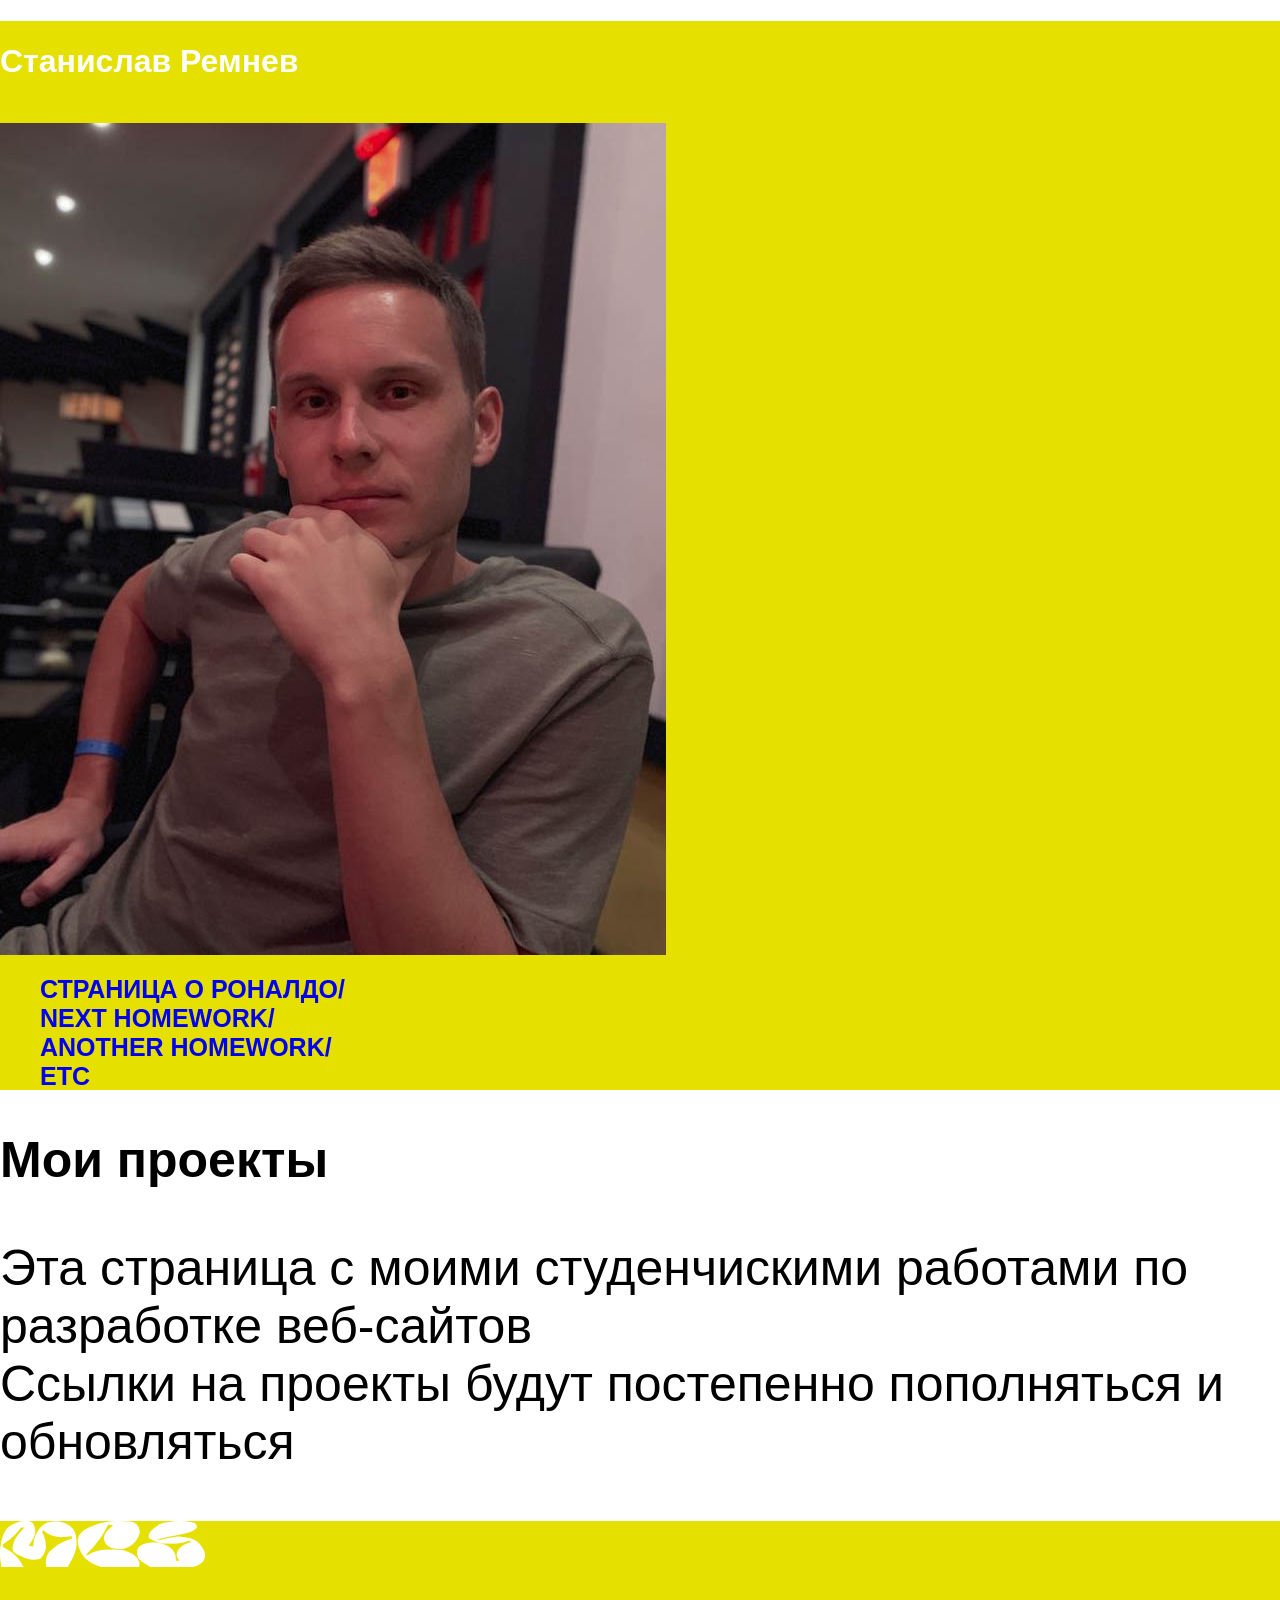
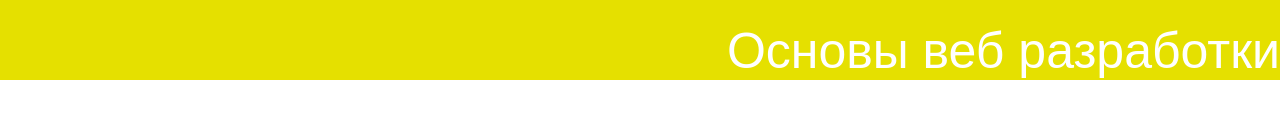
==== index.html @ f429bf64 "Сreated landing-project" ====
<!DOCTYPE html>
<html lang="en">
<head>
    <meta charset="UTF-8">
    <meta name="viewport" content="width=device-width, initial-scale=1.0">
    <link rel="stylesheet" href="css/style.css">
    <link rel="stylesheet" href="css/normalize.css">
    <title>Станислав Ремнев</title>
</head>
<body>
    <div class="page">
        <div class="info">
            <header class="header">
                <div class="header-container">
                    <h1>Станислав Ремнев</h1>
                </div>
            </header>
    
            <main class="contant">
                <div class="contant-container">
                    <section class="image">
                        <div class="image-container">
                            <img src="img/photo.jpg" alt="Фото">
                        </div>
                    </section>
    
                    <nav class="menu">
                        <ul class="menu-container">
                            <li><a href="Ronaldo/index.html">Страница о Роналдо/</a></li>
                            <li><a href="#">Next homework/</a></li>
                            <li><a href="#">Another homework/</a></li>
                            <li><a href="#">etc</a></li>
                        </ul>
                    </nav>
                </div>
        </div>
                <section class="about">
                    <h2 class="section-text">Мои проекты</h2>
                    <p class="main-text">
                        Эта страница с моими студенчискими работами по разработке веб-сайтов <br>
                        Ссылки на проекты будут постепенно пополняться и обновляться
                    </p>
                </section>
        </main>

        <footer class="footer">
            <div class="footer-container">
                <div class="logo">
                    <a href="https://moscoding.ru" target="_blank"><img src="img/logo_mcs.png" alt="MCS"></a>
                </div>
                <p>Основы веб разработки</p>
            </div>
        </footer>

    </div>
</body>
</html>
---- css/style.css ----
body {
    font-family: Helvetica, sans-serif;
}

h1 {
    color: #FFFFFF;
    font-size: 50px;
    font-weight: bold;
    line-height: 80px;
}

.info {
    background-color: #E5E000;
}



.menu li, a {
    font-size: 25px;
    font-weight: bold;
    text-transform: uppercase;
    text-decoration: none;
    list-style-type: none;
}

h2{
    font-style: normal;
    font-weight: bold;
    font-size: 50px;
    line-height: 57px;
}
.main-text {
    font-style: normal;
    font-weight: 300;
    font-size: 50px;
    line-height: 58px;
}

.footer {
    background-color: #E5E000;
}

.footer p {
    color: #FFFFFF;
    font-size: 50px;
    text-align: right;
}
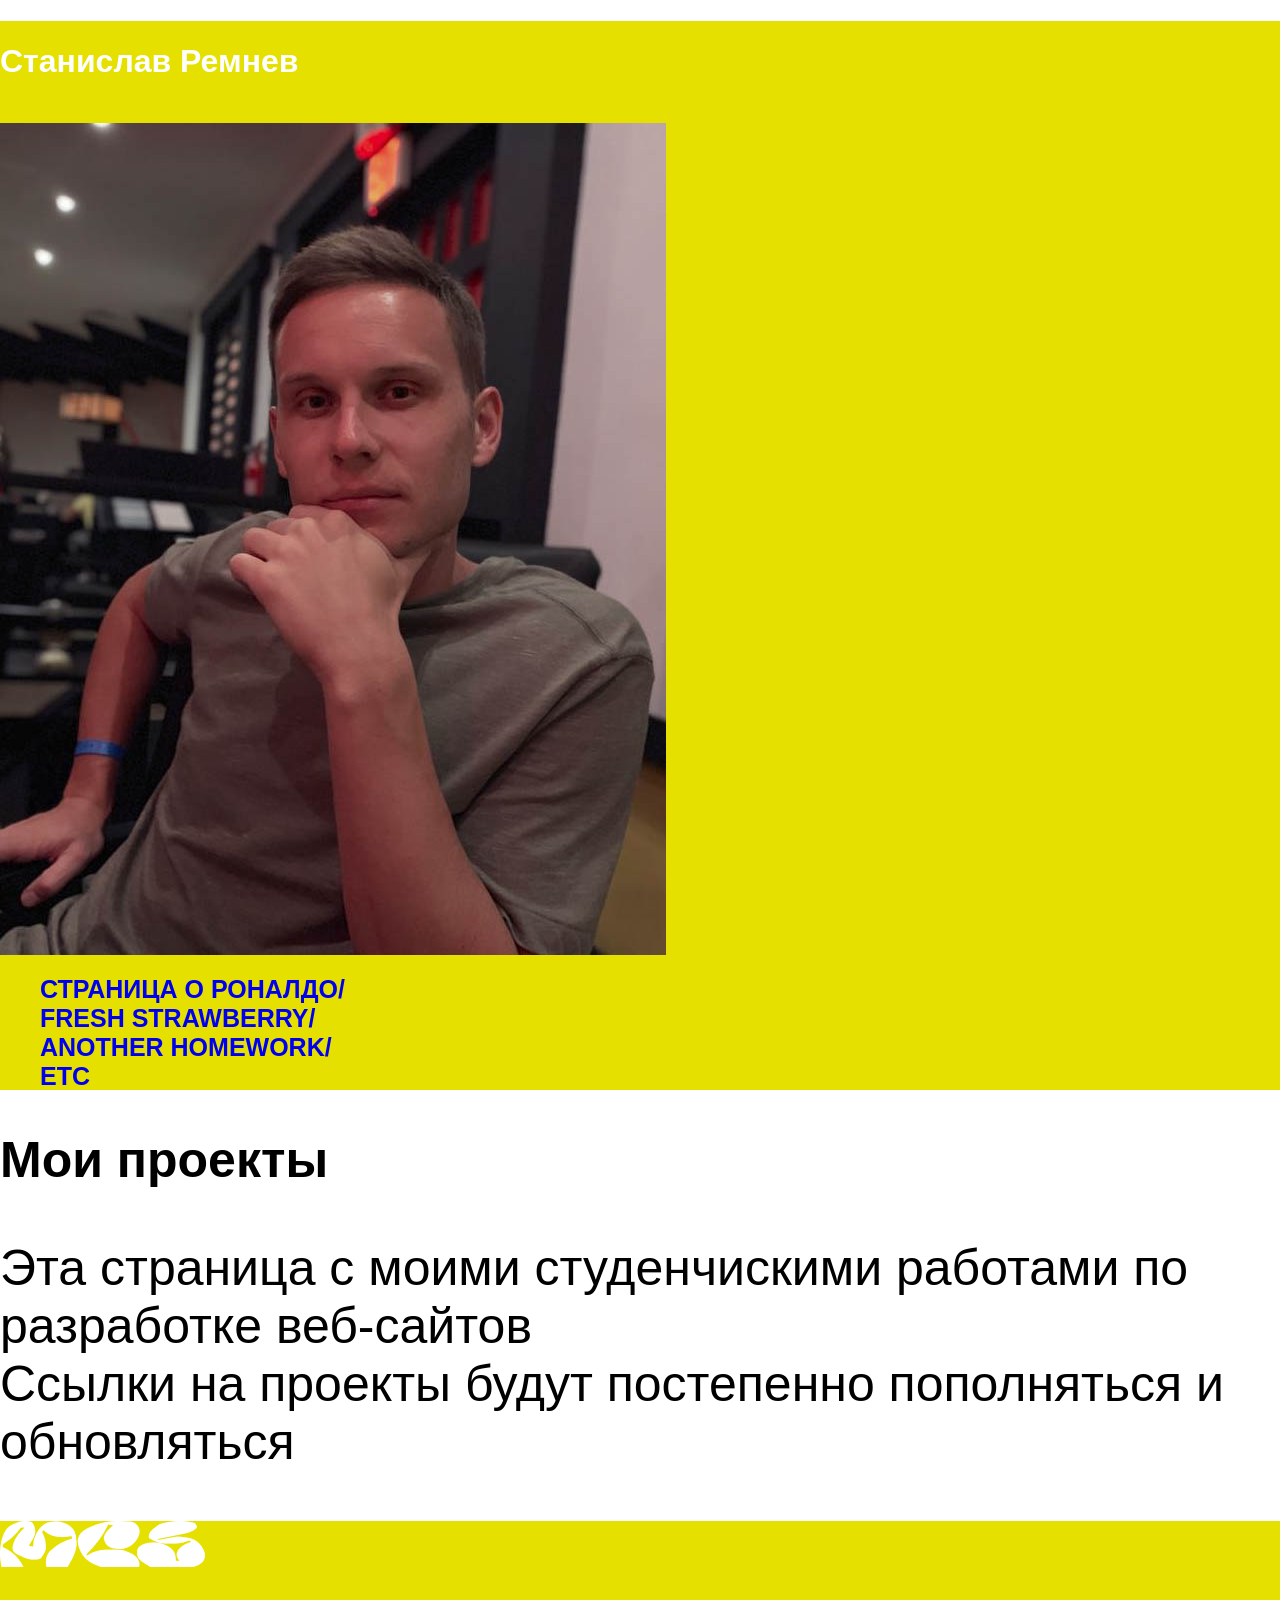
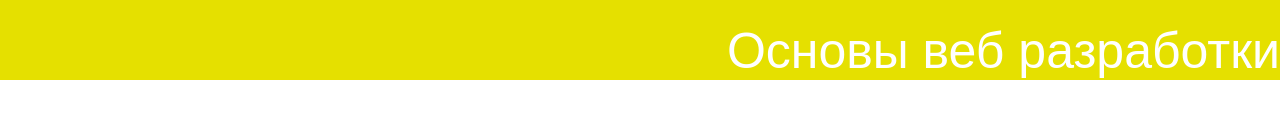
==== commit b40ca362: "Add new project" ====
--- a/index.html
+++ b/index.html
@@ -27,7 +27,7 @@
                     <nav class="menu">
                         <ul class="menu-container">
                             <li><a href="Ronaldo/index.html">Страница о Роналдо/</a></li>
-                            <li><a href="#">Next homework/</a></li>
+                            <li><a href="Strawberry/index.html">Fresh Strawberry/</a></li>
                             <li><a href="#">Another homework/</a></li>
                             <li><a href="#">etc</a></li>
                         </ul>
--- a/css/style.css
+++ b/css/style.css
@@ -44,4 +44,5 @@
     color: #FFFFFF;
     font-size: 50px;
     text-align: right;
+    
 }
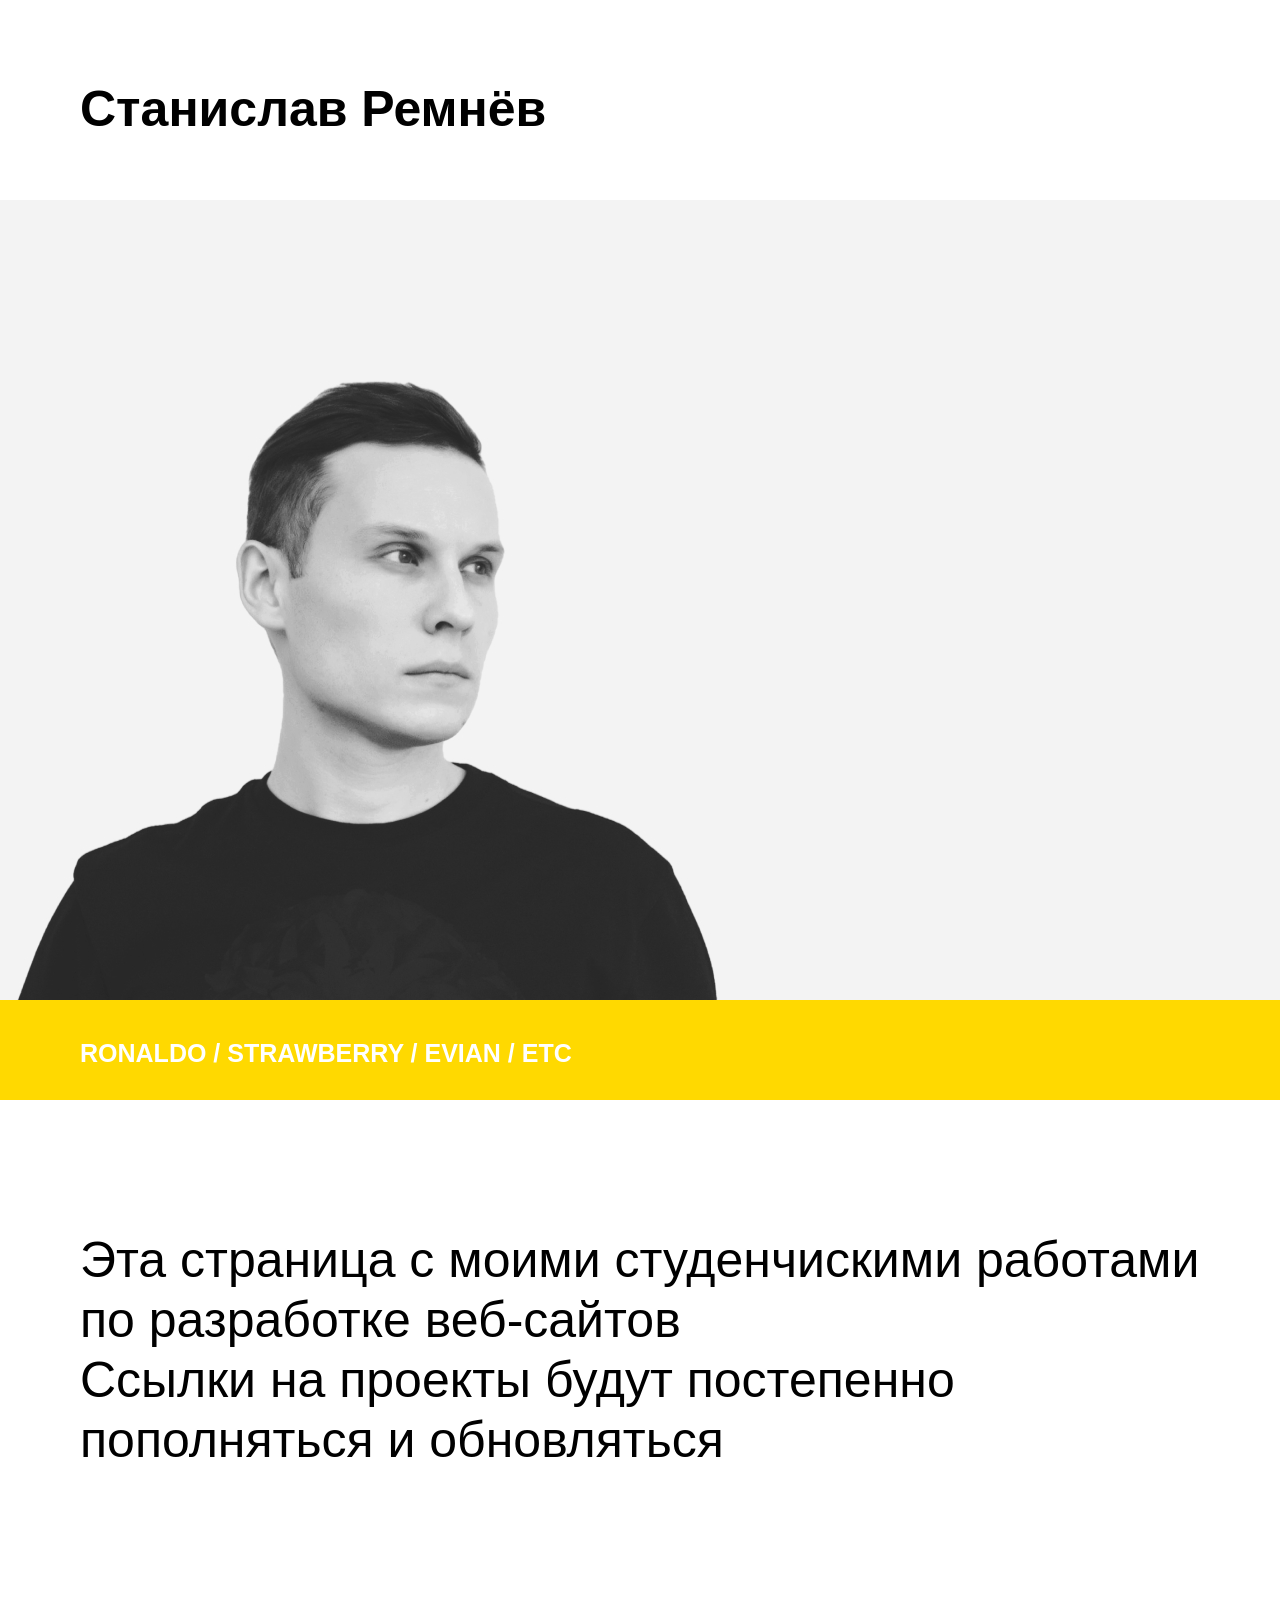
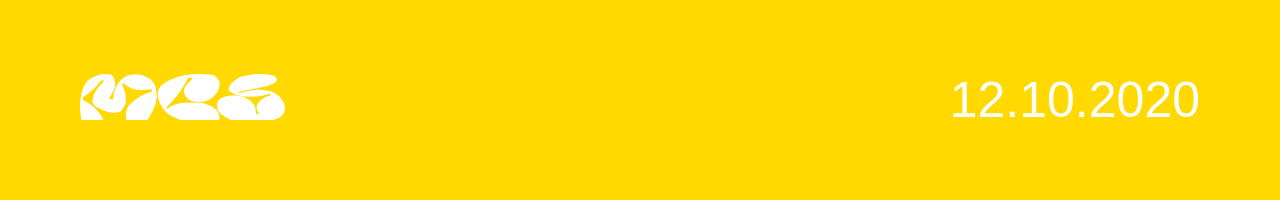
==== commit c57b4a2a: "Added Evian project, updated my homepage" ====
--- a/index.html
+++ b/index.html
@@ -1,46 +1,42 @@
 <!DOCTYPE html>
-<html lang="en">
+<html lang="ru">
+
 <head>
     <meta charset="UTF-8">
     <meta name="viewport" content="width=device-width, initial-scale=1.0">
     <link rel="stylesheet" href="css/style.css">
-    <link rel="stylesheet" href="css/normalize.css">
     <title>Станислав Ремнев</title>
 </head>
+
 <body>
     <div class="page">
         <div class="info">
             <header class="header">
                 <div class="header-container">
-                    <h1>Станислав Ремнев</h1>
+                    <h1>Станислав Ремнёв</h1>
                 </div>
             </header>
-    
-            <main class="contant">
-                <div class="contant-container">
-                    <section class="image">
-                        <div class="image-container">
-                            <img src="img/photo.jpg" alt="Фото">
-                        </div>
-                    </section>
-    
-                    <nav class="menu">
-                        <ul class="menu-container">
-                            <li><a href="Ronaldo/index.html">Страница о Роналдо/</a></li>
-                            <li><a href="Strawberry/index.html">Fresh Strawberry/</a></li>
-                            <li><a href="#">Another homework/</a></li>
-                            <li><a href="#">etc</a></li>
-                        </ul>
-                    </nav>
-                </div>
         </div>
-                <section class="about">
-                    <h2 class="section-text">Мои проекты</h2>
-                    <p class="main-text">
-                        Эта страница с моими студенчискими работами по разработке веб-сайтов <br>
-                        Ссылки на проекты будут постепенно пополняться и обновляться
-                    </p>
+
+        <main class="contant">
+            <div class="contant-container">
+                <section class="image">
+
                 </section>
+            </div>
+            <nav class="menu">
+                <ul class="menu-container">
+                    <li><a href="/Ronaldo/index.html">Ronaldo / </a></li>
+                    <li><a href="Strawberry/index.html">Strawberry / </a></li>
+                    <li><a href="Evian/index.html">Evian / </a></li>
+                    <li><a href="#">Etc </a></li>
+                </ul>
+            </nav>
+
+            <section class="about">
+                <p>Эта страница с моими студенчискими работами по разработке веб-сайтов</p>
+                <p>Ссылки на проекты будут постепенно пополняться и обновляться</p>
+            </section>
         </main>
 
         <footer class="footer">
@@ -48,10 +44,11 @@
                 <div class="logo">
                     <a href="https://moscoding.ru" target="_blank"><img src="img/logo_mcs.png" alt="MCS"></a>
                 </div>
-                <p>Основы веб разработки</p>
+                <p>12.10.2020</p>
             </div>
         </footer>
 
     </div>
 </body>
+
 </html>
--- a/css/style.css
+++ b/css/style.css
@@ -1,19 +1,38 @@
+* {
+    margin: 0;
+    padding: 0;
+    box-sizing: border-box;
+}
+
 body {
-    font-family: Helvetica, sans-serif;
+    font-family: Helvetica, sans-serif;  
+}
+
+.header {
+    height: 200px;
+    /* color: white; */
+    background-color: #ffffff;
+    padding: 80px;
+    
 }
 
 h1 {
-    color: #FFFFFF;
     font-size: 50px;
-    font-weight: bold;
-    line-height: 80px;
 }
 
-.info {
-    background-color: #E5E000;
+.contant-container {
+    height: 800px;
+    background-image: url(../img/my_photo.jpg);
+    background-repeat: no-repeat;
+    background-position: left bottom;
+    background-color: #F3F3F3;
 }
 
-
+.menu {
+    height: 100px;
+    background-color: #ffd900;
+    padding: 39px 80px;
+}
 
 .menu li, a {
     font-size: 25px;
@@ -21,28 +40,33 @@
     text-transform: uppercase;
     text-decoration: none;
     list-style-type: none;
+    display: inline;
+    color: #ffffff;   
 }
 
-h2{
-    font-style: normal;
-    font-weight: bold;
-    font-size: 50px;
-    line-height: 57px;
-}
-.main-text {
-    font-style: normal;
-    font-weight: 300;
-    font-size: 50px;
-    line-height: 58px;
+.menu-container a:hover{
+    color: blue;
 }
 
-.footer {
-    background-color: #E5E000;
+.about {
+    display: flex;
+    flex-direction: column;
+    justify-content: center;
+    min-height: 500px;
+    padding: 80px;
+    font-size: 50px;
+    line-height: 60px;
 }
 
-.footer p {
-    color: #FFFFFF;
-    font-size: 50px;
-    text-align: right;
-    
+.footer-container {
+    display: flex;
+    justify-content: space-between;
+    align-items: center;
+    padding: 80px;
+    height: 200px;
+    background-color: #ffd900;
+    color: #ffffff;
 }
+.footer-container p {
+    font-size: 50px; 
+}
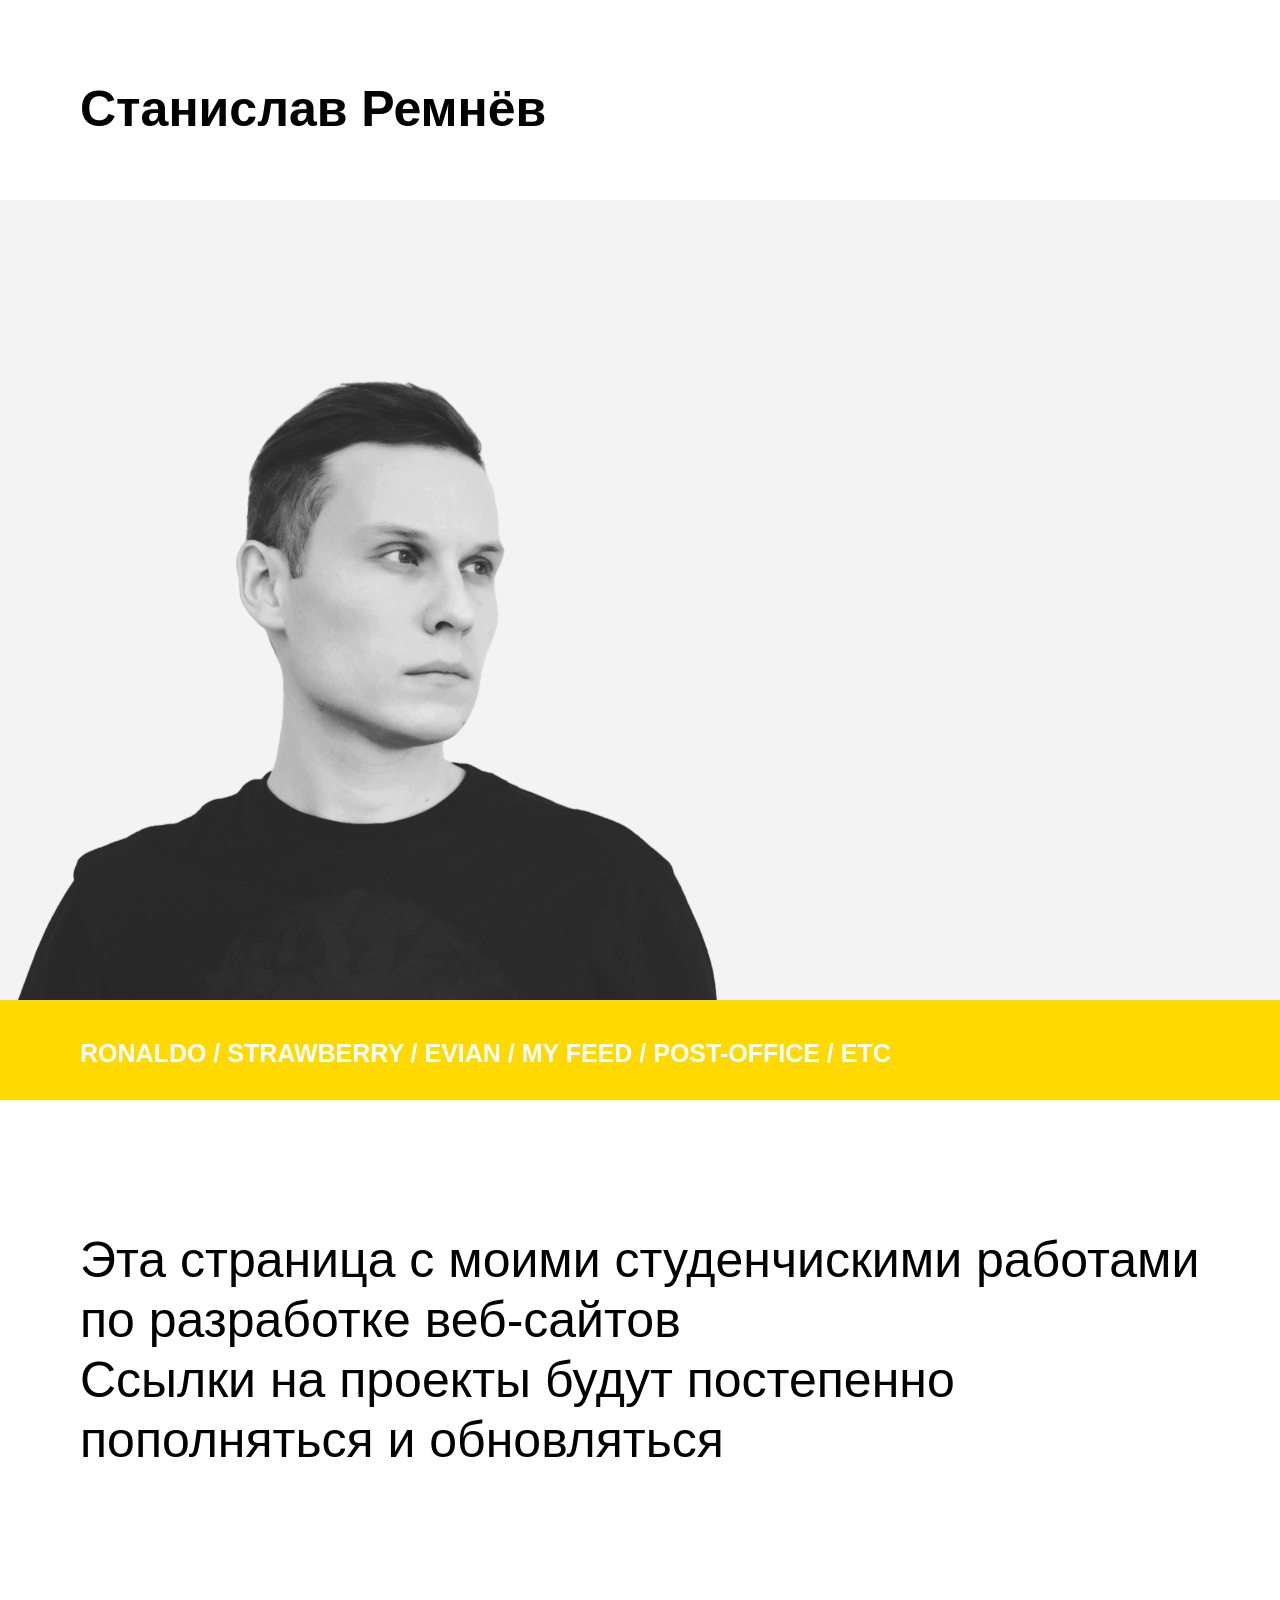
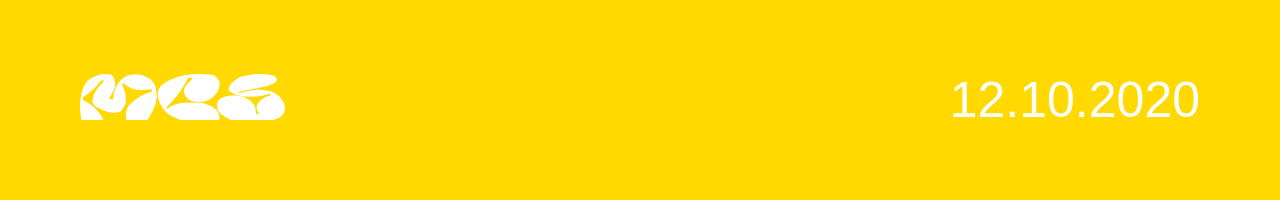
==== commit 10cf1cfd: "new project postoffice" ====
--- a/index.html
+++ b/index.html
@@ -29,6 +29,8 @@
                     <li><a href="/Ronaldo/index.html">Ronaldo / </a></li>
                     <li><a href="Strawberry/index.html">Strawberry / </a></li>
                     <li><a href="Evian/index.html">Evian / </a></li>
+                    <li><a href="My feed/index.html">My feed / </a></li>
+                    <li><a href="Post-office/index.html">Post-office / </a></li>
                     <li><a href="#">Etc </a></li>
                 </ul>
             </nav>
